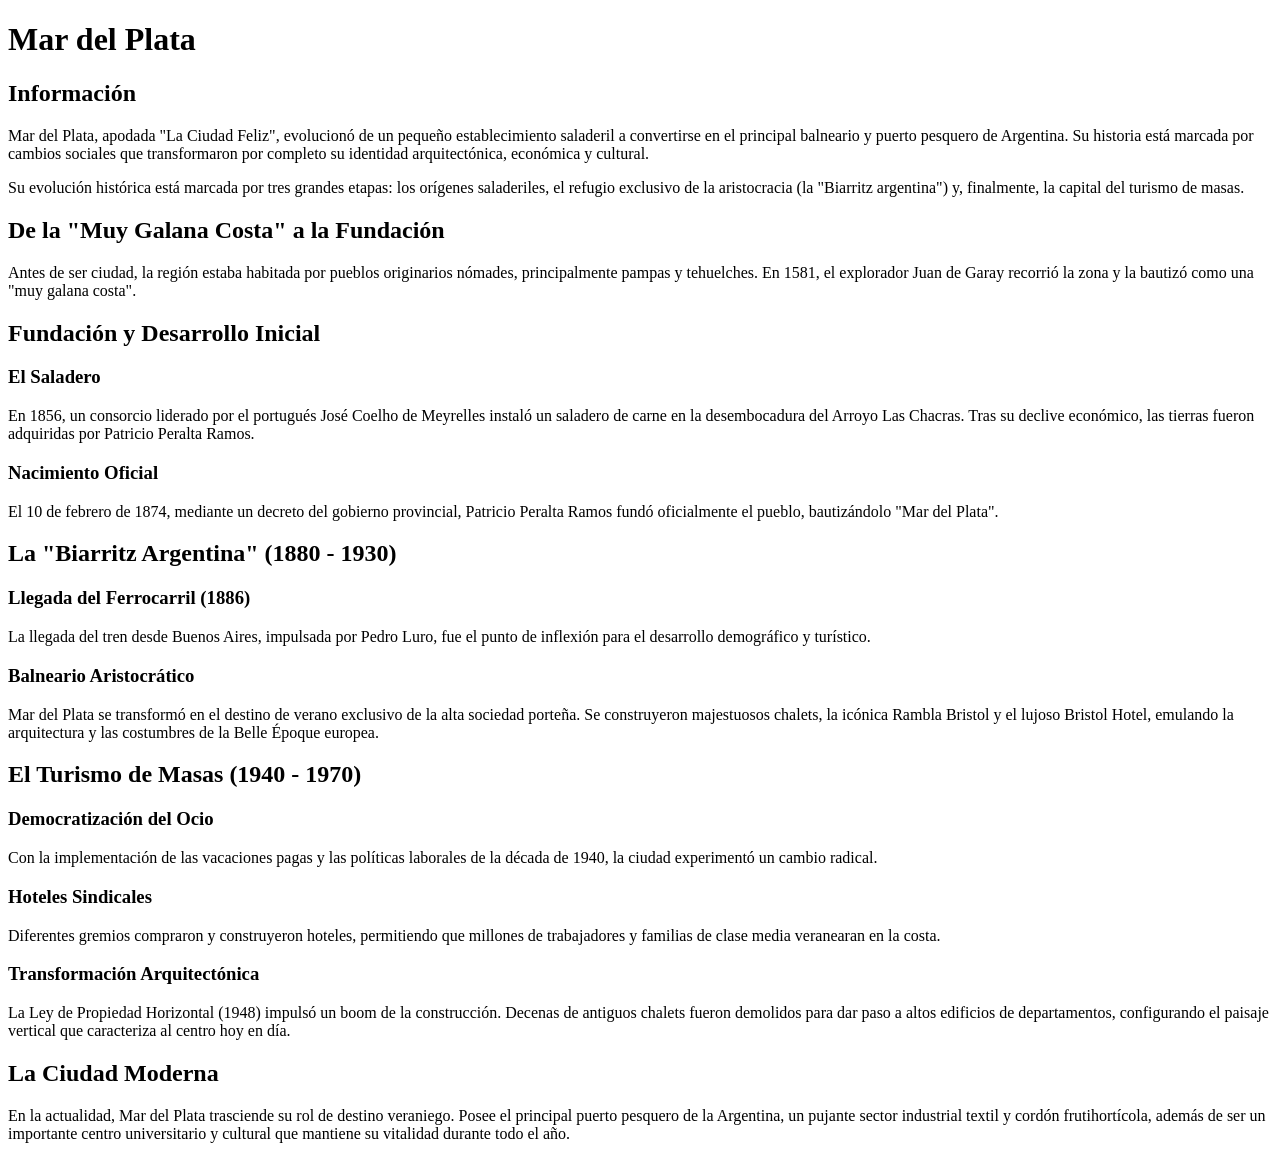
==== ciudad.html @ e63db20f "ciudad.htlm" ====
<!DOCTYPE html>
<html lang="es">
<head>
    <meta charset="UTF-8">
    <meta name="viewport" content="width=device-width, initial-scale=1.0">
    <title>ciudad</title>
</head>

<body>

    <h1>Mar del Plata</h1>

    <h2>Información</h2>

    <p>
        Mar del Plata, apodada "La Ciudad Feliz", evolucionó de un pequeño
        establecimiento saladeril a convertirse en el principal balneario y
        puerto pesquero de Argentina. Su historia está marcada por cambios
        sociales que transformaron por completo su identidad arquitectónica,
        económica y cultural.
    </p>

    <p>
        Su evolución histórica está marcada por tres grandes etapas: los
        orígenes saladeriles, el refugio exclusivo de la aristocracia
        (la "Biarritz argentina") y, finalmente, la capital del turismo de masas.
    </p>

    <h2>De la "Muy Galana Costa" a la Fundación</h2>

    <p>
        Antes de ser ciudad, la región estaba habitada por pueblos originarios
        nómades, principalmente pampas y tehuelches. En 1581, el explorador
        Juan de Garay recorrió la zona y la bautizó como una "muy galana costa".
    </p>

    <h2>Fundación y Desarrollo Inicial</h2>
 <h3>El Saladero</h3>

    <p>
        En 1856, un consorcio liderado por el portugués José Coelho de Meyrelles
        instaló un saladero de carne en la desembocadura del Arroyo Las Chacras.
        Tras su declive económico, las tierras fueron adquiridas por
        Patricio Peralta Ramos.
    </p>

    <h3>Nacimiento Oficial</h3>

    <p>
        El 10 de febrero de 1874, mediante un decreto del gobierno provincial,
        Patricio Peralta Ramos fundó oficialmente el pueblo, bautizándolo
        "Mar del Plata".
    </p>

    <h2>La "Biarritz Argentina" (1880 - 1930)</h2>

    <h3>Llegada del Ferrocarril (1886)</h3>

    <p>
        La llegada del tren desde Buenos Aires, impulsada por Pedro Luro, fue
        el punto de inflexión para el desarrollo demográfico y turístico.
    </p>

    <h3>Balneario Aristocrático</h3>

    <p>
        Mar del Plata se transformó en el destino de verano exclusivo de la
        alta sociedad porteña. Se construyeron majestuosos chalets, la icónica
        Rambla Bristol y el lujoso Bristol Hotel, emulando la arquitectura y
        las costumbres de la Belle Époque europea.
    </p>

    <h2>El Turismo de Masas (1940 - 1970)</h2>
 <h3>Democratización del Ocio</h3>

    <p>
        Con la implementación de las vacaciones pagas y las políticas laborales
        de la década de 1940, la ciudad experimentó un cambio radical.
    </p>

    <h3>Hoteles Sindicales</h3>

    <p>
        Diferentes gremios compraron y construyeron hoteles, permitiendo que
        millones de trabajadores y familias de clase media veranearan en la costa.
    </p>

    <h3>Transformación Arquitectónica</h3>

    <p>
        La Ley de Propiedad Horizontal (1948) impulsó un boom de la construcción.
        Decenas de antiguos chalets fueron demolidos para dar paso a altos
        edificios de departamentos, configurando el paisaje vertical que
        caracteriza al centro hoy en día.
    </p>

    <h2>La Ciudad Moderna</h2>

    <p>
        En la actualidad, Mar del Plata trasciende su rol de destino veraniego.
        Posee el principal puerto pesquero de la Argentina, un pujante sector
        industrial textil y cordón frutihortícola, además de ser un importante
        centro universitario y cultural que mantiene su vitalidad durante todo
        el año.
    </p>

</body>
</html>
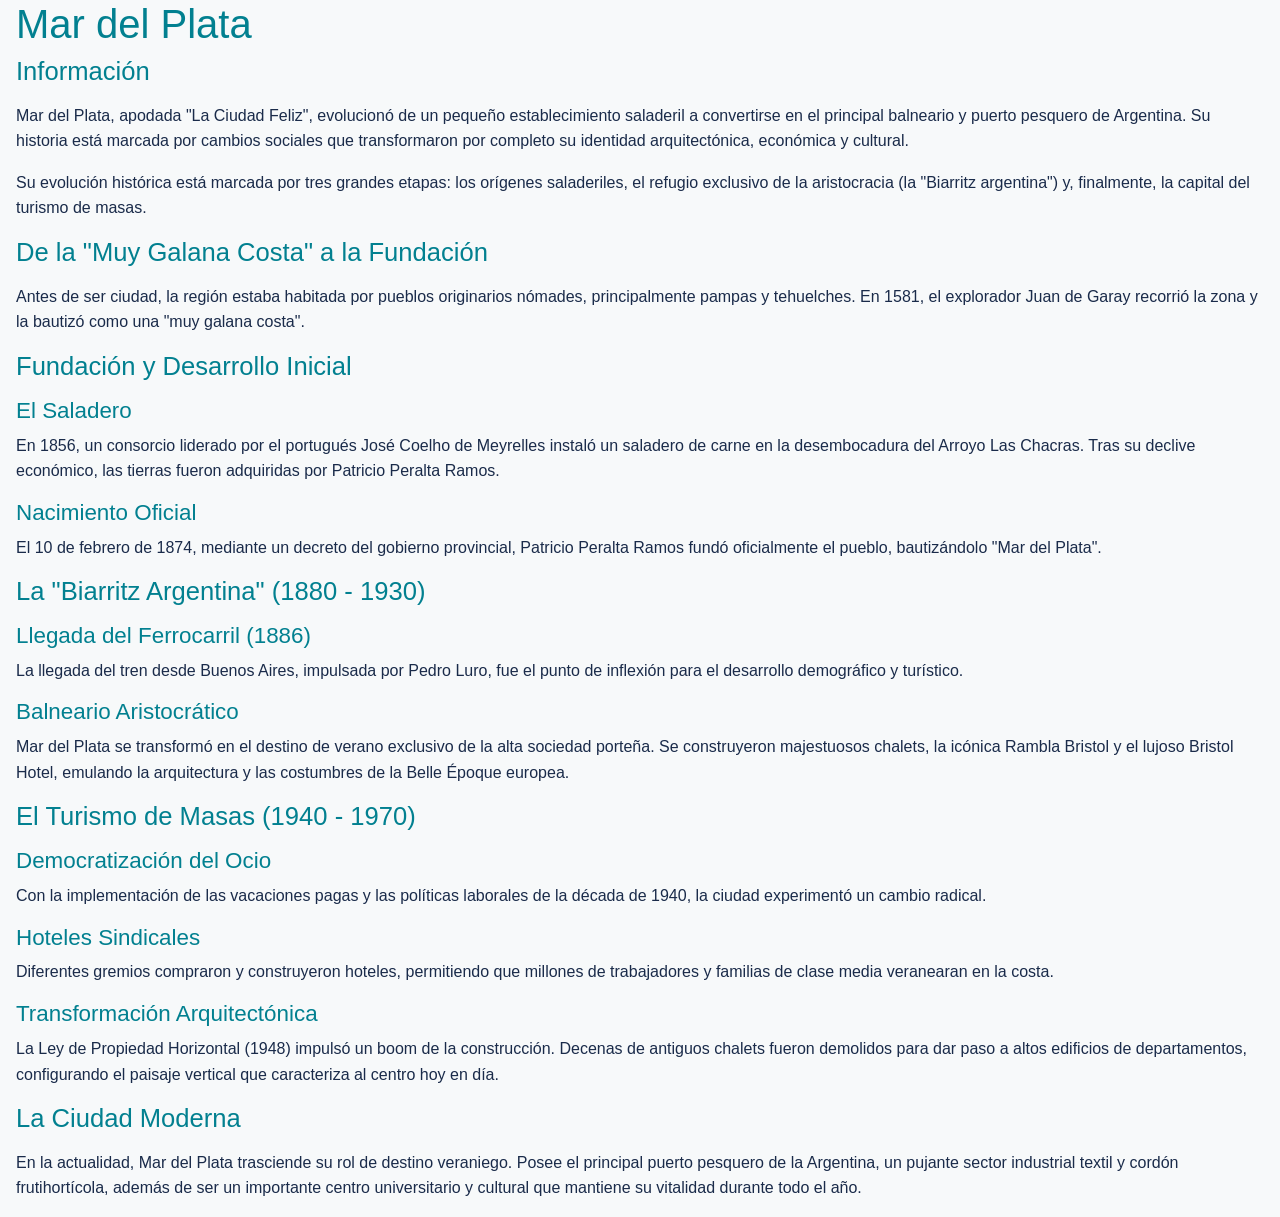
==== commit 113f0aaa: "fix:Arreglo modo oscuro para todas las paginas" ====
--- a/ciudad.html
+++ b/ciudad.html
@@ -4,6 +4,11 @@
     <meta charset="UTF-8">
     <meta name="viewport" content="width=device-width, initial-scale=1.0">
     <title>ciudad</title>
+    <!-- ================= LINK BOOTSTRAP ================= -->
+    <link href="https://cdn.jsdelivr.net/npm/bootstrap@5.0.2/dist/css/bootstrap.min.css" rel="stylesheet" integrity="sha384-EVSTQN3/azprG1Anm3QDgpJLIm9Nao0Yz1ztcQTwFspd3yD65VohhpuuCOmLASjC" crossorigin="anonymous">
+    
+    <!-- ================= LINK ESTILOS ================= -->
+    <link rel="stylesheet" href="css/estilos.css">
 </head>
 
 <body>
@@ -103,6 +108,10 @@
         centro universitario y cultural que mantiene su vitalidad durante todo
         el año.
     </p>
+<!-- ================= SCRIPT BS ================= -->
+<script src="https://cdn.jsdelivr.net/npm/bootstrap@5.0.2/dist/js/bootstrap.bundle.min.js" integrity="sha384-MrcW6ZMFYlzcLA8Nl+NtUVF0sA7MsXsP1UyJoMp4YLEuNSfAP+JcXn/tWtIaxVXM" crossorigin="anonymous"></script>
 
+<!-- ================= SCRIPT JS ================= -->
+<script src="js/main.js"></script>
 </body>
 </html>
--- a/css/estilos.css
+++ b/css/estilos.css
@@ -0,0 +1,578 @@
+/*Estlos index.html ------>JORGE*/
+:root {
+
+    /*VARIABLE PARA FUENTE*/
+    --fuente:"Roboto";
+
+    /*VARIABLES IDENTIDAD VISUAL*/
+    --color-primario: #028090;
+    --color-secundario:#1A2B4A;
+
+    /*VARIABLE PARA FONDOS*/
+    --color-fondo:#F7F9FA;
+    --color-footer:#333333;
+
+    /*VARIABLE PARA TEXTOS*/
+    --color-text-footer-nav:#ffffff;
+
+    /*VARIABLE PARA BORDES*/
+    --color-borde: #cbd5e1;
+    --color-borde-suave: #e2e8f0;
+
+    /*MODO OSCURO*/
+    --color-modo-oscuro: #000000;
+     
+   }
+/*Estilos generales*/
+* {
+    box-sizing: border-box;
+    margin: 0;
+    padding: 0;
+   }
+body {
+
+    font-family:var(--fuente), sans-serif !important;
+    color: var(--color-secundario);
+    background-color:var(--color-fondo);
+    font-size: 16px;
+    line-height: 1.6;
+    max-width: 1300px;
+    margin: 0 auto;
+    padding: 0 1rem;
+    
+}
+strong {
+    font-style: italic;
+}
+/*Espaciado para parrafos*/
+p {
+    margin-bottom: 1rem;
+  }
+  /*jerarquia de titulos*/
+h1 {
+    color:var(--color-primario);
+    font-size: 2.5rem;
+}
+h2 {
+    color:var(--color-primario);
+    font-size: 1.6rem;
+    margin-bottom: 1rem;
+}
+h3 {
+    color:var(--color-primario);
+    font-size: 1.4rem;
+}
+/*header*/
+header {
+    background-color: var(--color-fondo);
+    padding:2rem 1rem;
+    text-align: center;
+    margin-bottom: 1rem;
+    width: 100%;
+}
+
+/* Hero: seccion principal destacada al tope de la pagina */
+.hero {
+    padding: 3rem 1.5rem;
+}
+
+.hero h1 {
+    margin-bottom: 0.5rem;
+}
+
+.hero h2 {
+    color: var(--color-secundario);
+    font-weight: normal;
+    font-size: 1.2rem;
+    max-width: 700px;
+    margin: 0 auto 1rem auto;
+}
+
+/*menu con flexbox en otras paginas*/
+
+nav{
+    display: flex;
+    justify-content: space-evenly; 
+    align-items: center;
+    background-color: var(--color-secundario); 
+    padding: 0.8rem 1.5rem;
+    border-radius: 8px;           
+    margin-top: 1.5rem;
+    margin-bottom: 1rem;
+}
+nav a {
+    text-decoration: none;
+    color:var(--color-fondo);
+    font-weight: bold;
+    padding: 0.5rem 1rem;
+    border-radius: 4px;
+    transition: background-color 0.3s;
+}
+nav a:hover {
+    background-color: var(--color-primario);
+    color: var(--color-text-footer-nav);
+    text-decoration: none;
+}
+/*Enlaces generales */
+a {
+    text-decoration: none;
+    color: var(--color-primario);
+    font-weight: bold;
+    transition: background-color 0.3s, color 0.3s;
+}
+
+a:hover {
+    background-color: var(--color-secundario);
+    color: var(--color-text-footer-nav);
+    text-decoration: none;
+    border-radius: 4px;
+}
+/* ==========Sobrescribo el botón de Bootstrap=========== */
+/*menu hamburguesa*/
+.navbar{
+    background-color: var(--color-secundario) !important;         
+}
+
+.btn-primary {
+    background-color: var(--color-primario);
+    border-color: var(--color-primario);
+}
+.btn-primary:hover {
+    background-color: var(--color-secundario);
+    border-color: var(--color-secundario);
+}
+
+.card {
+    border: 1px solid var(--color-borde-suave);
+    border-radius: 8px;
+    box-shadow: 0 4px 6px var(--color-footer); 
+}
+
+/*En lace de salto a propuestas*/
+
+.enlace-salto {
+    display: inline-block;
+    background-color:var(--color-fondo);
+    color: var(--color-primario);
+    padding: 0.2rem 0.5rem;
+    border-radius: 4px;
+    margin-top: 1rem;
+  }
+
+/*imagen de portada*/
+
+.banner {
+    display: flex;
+    justify-content: center;
+    align-items: center;
+    width: 100%;
+    max-height: 350px;      
+    overflow: hidden;   
+    border-radius: 8px;    
+    margin-top: 1.5rem;
+    margin-bottom: 2rem;
+    
+}
+.banner img {
+    width: 100%;          
+    height: 100%;         
+    object-fit: cover;    
+}
+
+/*footer y pie de pagina*/
+
+footer {
+    background-color: var(--color-footer); 
+    color: var(--color-text-footer-nav);            
+    padding: 1.5rem;
+}
+#PieDePagina a {
+    color: var(--color-text-footer-nav);
+}
+
+/* flexbox para los articulos (el padre) */
+
+#resumen {
+    display: flex;
+    flex-direction: row;     
+    flex-wrap: wrap;        
+    justify-content: center; 
+    align-items: stretch; 
+    gap: 1.5rem;            
+    margin-top: 1.5rem;
+  }
+ 
+
+/* flexbox para los articulos (hijos) */
+
+#resumen article {
+    flex: 1 1 300px;        
+    background-color: var(--color-text-footer-nav);
+    padding: 1.5rem;
+    border-radius: 8px;
+    border: 1px solid var(--color-borde-suave);
+    display: flex;
+    flex-direction: column;
+    justify-content: space-between;
+    box-shadow: 0 4px 6px var(--color-footer);
+  }
+
+
+#resumen article ul,
+#resumen article ol {
+    padding-left: 1.2rem;
+    margin-bottom: 1rem;
+  }
+
+#resumen article h3 {
+    margin-bottom: 1rem; 
+  }
+
+  /* imagen de article */
+
+#resumen article img {
+    max-width: 100%;
+    height: 150px;
+    border-radius: 4px;
+    margin-top: auto;
+  }
+ 
+/*contenido aside soobreescribiendo bootstrap*/
+
+#btn-modo {
+    margin-right: auto; 
+    display: block;     
+}
+
+#consejos {
+    background-color:var(--color-fondo);            
+    border-left: 5px solid var(--color-primario); 
+                 
+  }
+
+.badge.bg-primary {
+    background-color: var(--color-primario) !important;
+    font-size: 0.8rem;
+}
+.badge {
+    vertical-align: middle;
+    margin-left: 8px;
+    font-size: 0.75rem;
+}
+/*Responsive body grid*/
+.layout {
+    display:grid;
+    grid-template-columns: 250px 1fr;
+    grid-template-rows: auto 1fr auto;
+    gap: 1rem;
+    
+    
+    /*mapa de como se ve*/
+    grid-template-areas:
+    "header header"
+    "nav    main  "
+    "footer footer";
+}
+
+/*ubicar elementos*/
+
+header           { grid-area: header; }
+.menu-lateral    { grid-area: nav; }
+main             { grid-area: main; }
+footer           { grid-area: footer; }
+
+
+/* Estilos del Menú Lateral */
+
+.menu-lateral {
+    background-color: var(--color-fondo);
+    padding: 20px;
+    border-radius: 8px;
+    border: 1px solid var(--color-borde-suave);
+    align-self: start;
+    position: sticky;
+    top: 20px; 
+
+
+
+}
+
+.menu-lateral h3 {
+    margin-top: 0;
+    font-size: 1.1rem;
+    color: var(--color-footer);
+    border-bottom: 2px solid var(--color-primario);
+    padding-bottom: 8px;
+    margin-bottom: 12px;
+}
+
+.menu-lateral ul {
+    list-style: none;
+    padding: 0;
+    margin: 0;
+}
+
+.menu-lateral li {
+    margin-top: 1px;
+    margin-bottom: 12px;
+}
+
+.menu-lateral a {
+    text-decoration: none;
+    color: var(--color-secundario);
+    font-weight: bold;
+    display: block;
+    transition: color 0.2s;
+    padding-left: 10px;  
+    border-radius: 4px; 
+}
+.menu-lateral a:hover {
+    background-color: var(--color-primario);
+    color: var(--color-text-footer-nav);
+}
+
+/*==================== grid y estilos gastronomia ==========================*/
+.seccion-gastronomia {
+    padding: 20px 0;
+}
+
+/* Contenedor general que pone los dos bloques uno al lado del otro */  
+.contenedor-bloques {
+    display: grid;
+    grid-template-columns: repeat(auto-fit, minmax(300px, 1fr));
+    gap: 30px; /* Espacio bien separado entre el bloque 1 y el bloque 2 */
+}
+
+/* Estilo de cada bloque contenedor individual */
+
+.bloque-local {
+    display: flex;
+    flex-direction: column;
+    gap: 15px; 
+    background: var(--color-text-footer-nav);
+    border: 1px solid var(--color-borde-suave);
+    border-radius: 12px;
+    padding: 20px;
+    box-shadow: 0 4px 6px var(--color-footer);
+    justify-content: space-between;
+}
+
+/* Tarjeta principal (arriba de cada bloque) */
+.item-principal {
+    flex: 1;
+    background: var(--color-text-footer-nav);
+    border: 1px solid var(--color-borde);
+    border-radius: 8px;
+    overflow: hidden;
+    display: flex;
+    flex-direction: column;
+    
+    
+}
+
+.item-principal img {
+    width: 100%;
+    height: 200px;
+    object-fit: cover;
+}
+
+.info-principal {
+    padding: 15px;
+}
+
+/* Contenedor horizontal para las dos fotos chicas de abajo */
+.platos-inferiores {
+    display: flex;
+    gap: 15px; /* Espacio entre el plato izquierdo y el derecho */
+}
+
+/* Tarjetas chicas individuales */
+.item-chico {
+    flex: 1; /* Hace que ambas tarjetas chicas compartan exactamente el 50% del ancho */
+    background: var(--color-text-footer-nav);
+    border: 1px solid var(--color-borde);
+    border-radius: 8px;
+    padding: 12px;
+    display: flex;
+    flex-direction: column;
+}
+
+.item-chico img {
+    width: 100%;
+    height: 120px;
+    object-fit: cover;
+    border-radius: 6px;
+    margin-bottom: 8px;
+}
+
+.item-chico h4 {
+    font-size: 1rem;
+    margin: 0;
+}
+
+
+ /*=============MODO OSCURO===========*/
+
+body.modo-oscuro {
+    background-color: var(--color-footer);
+    color: var(--color-text-footer-nav);
+}
+
+body.modo-oscuro header,
+body.modo-oscuro .item-principal,
+body.modo-oscuro .platos-inferiores,
+body.modo-oscuro .item-chico,
+body.modo-oscuro .bloque-local{
+    background-color: var(--color-modo-oscuro);
+}
+
+body.modo-oscuro .card {
+    background-color: var(--color-modo-oscuro) !important;
+    color: var(--color-text-footer-nav) !important;
+    border: 1px solid var(--color-footer) !important;
+    
+}
+
+
+/* ===================================== */
+/* ===== Estilos noticias.html - Ema ===== */
+/* ===================================== */
+
+#introduccion {
+    max-width: 1200px;
+    margin: 0 auto 3rem auto;
+}
+
+#introduccion img {
+    max-width: 100%;
+    height: auto;
+    border-radius: 8px;
+    margin-top: 1rem;
+    display: block;
+}
+
+#listado {
+    max-width: 1000px;
+    margin: 0 auto 3rem auto;
+}
+
+#listado .card-img-top {
+    height: 200px;
+    object-fit: cover;
+}
+
+#listado .badge {
+    margin-left: 0;
+}
+
+#listado .card-text {
+    font-size: 1.05rem;
+}
+
+#suscripcion {
+    max-width: 800px;
+    margin: 0 auto 3rem auto;
+    background-color: var(--color-fondo);
+    border-left: 5px solid var(--color-primario);
+}
+
+#suscripcion h2 {
+    margin-bottom: 0.5rem;
+}
+
+
+.pagina-noticias .navbar {
+    padding-left: 0;
+    padding-right: 0;
+}
+
+.pagina-noticias .navbar .navbar-brand {
+    padding-left: 0;
+    padding-right: 0;
+}
+
+.pagina-noticias .imagen-intro {
+    width: 100%;
+    max-height: 350px;
+    object-fit: cover;
+}
+
+
+/* ===================================== */
+/* ===== Estilos contacto.html - Santy ===== */
+/* ===================================== */
+
+
+/* Contenedor del Formulario */
+.formulario-container {
+    max-width: 600px;
+    background-color: var(--color-fondo);
+    padding: 30px;
+    border-radius: 8px;
+    box-shadow: 0 4px 6px var(--color-footer);
+    color: var(--color-secundario);
+}
+
+/* Grupos de inputs (apilados) */
+.form-group {
+    margin-bottom: 20px;
+}
+
+/* Etiquetas (Labels) en la parte superior */
+.form-group label {
+    display: block;
+    margin-bottom: 8px;
+    font-size: 14px;
+    color: var(--color-secundario);
+}
+
+/* Estilos compartidos para las cajas de Texto y Email donde el usuario escribe*/
+input[type="text"],
+input[type="email"],
+textarea {
+    font-size: 15px;
+    background-color: var(--color-text-footer-nav);
+    border: 1px solid var(--color-borde-suave);
+    border-radius: 4px;
+    padding: 10px;
+    width: 100%;
+    box-sizing: border-box; /* evita que se desborde el ancho (padding)*/
+    transition: border-color 0.2s ease-in-out;
+}
+
+/*Estilos EXCLUSIVOS para el textarea*/
+
+textarea {
+    resize: vertical; /* permite estirar la caja solo hacia abajo */
+    min-height: 100px;
+}
+
+
+
+/* 1. Contenedor principal del footer (Aplico el Flexbox) */
+footer {
+    background-color: var(--color-footer); 
+    color: var(--color-text-footer-nav);            
+    padding: 1.5rem;
+    /* Reglas flexbox: */
+    display: flex; 
+    flex-wrap: wrap; /* Permite que los elementos se muevan a la siguiente línea si no caben */
+    justify-content: space-evenly; /* Reparte el espacio uniforme entre los 3 bloques*/
+    gap: 2rem; /* Espacio entre los elementos del footer */
+}
+
+/* 2. Limpieza de listas dentro del footer, quita las viñetas y el padding*/
+footer ul {
+    list-style: none; 
+    padding: 0;
+}
+
+/* 3. Enlaces en reposo y al pasar el mouse */
+footer a {
+    color: var(--color-text-footer-nav);
+    text-decoration: none;
+
+}
+footer a:hover {
+    text-decoration: underline;
+}
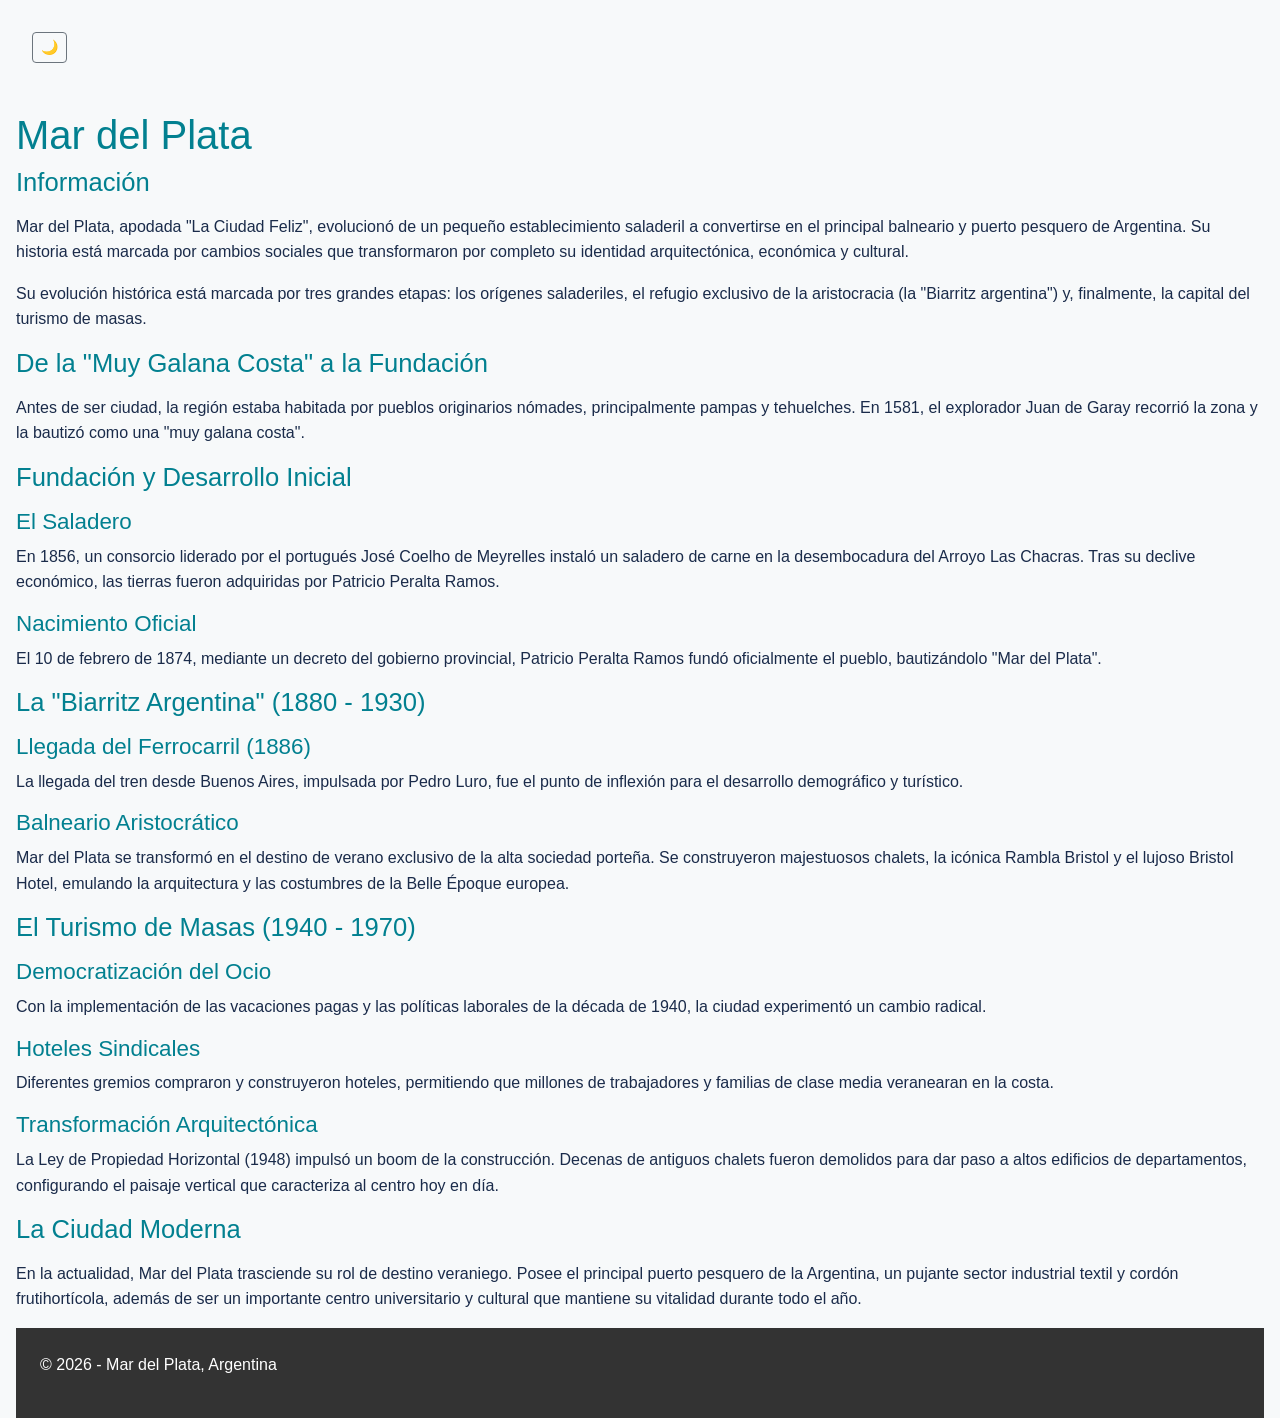
==== commit 8ae10e40: "Feat:agrego modo oscuro" ====
--- a/ciudad.html
+++ b/ciudad.html
@@ -5,111 +5,130 @@
     <meta name="viewport" content="width=device-width, initial-scale=1.0">
     <title>ciudad</title>
     <!-- ================= LINK BOOTSTRAP ================= -->
-    <link href="https://cdn.jsdelivr.net/npm/bootstrap@5.0.2/dist/css/bootstrap.min.css" rel="stylesheet" integrity="sha384-EVSTQN3/azprG1Anm3QDgpJLIm9Nao0Yz1ztcQTwFspd3yD65VohhpuuCOmLASjC" crossorigin="anonymous">
-    
+    <link href="https://cdn.jsdelivr.net/npm/bootstrap@5.0.2/dist/css/bootstrap.min.css"
+          rel="stylesheet"
+          integrity="sha384-EVSTQN3/azprG1Anm3QDgpJLIm9Nao0Yz1ztcQTwFspd3yD65VohhpuuCOmLASjC"
+          crossorigin="anonymous">
+
     <!-- ================= LINK ESTILOS ================= -->
     <link rel="stylesheet" href="css/estilos.css">
 </head>
 
 <body>
 
-    <h1>Mar del Plata</h1>
+    <header>
+        <button id="btn-modo" type="button" class="btn btn-outline-secondary btn-sm"
+                aria-label="Cambiar entre modo claro y oscuro" title="Cambiar modo">
+            🌙
+        </button>
+    </header>
 
-    <h2>Información</h2>
+    <main>
+        <h1>Mar del Plata</h1>
 
-    <p>
-        Mar del Plata, apodada "La Ciudad Feliz", evolucionó de un pequeño
-        establecimiento saladeril a convertirse en el principal balneario y
-        puerto pesquero de Argentina. Su historia está marcada por cambios
-        sociales que transformaron por completo su identidad arquitectónica,
-        económica y cultural.
-    </p>
+        <h2>Información</h2>
 
-    <p>
-        Su evolución histórica está marcada por tres grandes etapas: los
-        orígenes saladeriles, el refugio exclusivo de la aristocracia
-        (la "Biarritz argentina") y, finalmente, la capital del turismo de masas.
-    </p>
+        <p>
+            Mar del Plata, apodada "La Ciudad Feliz", evolucionó de un pequeño
+            establecimiento saladeril a convertirse en el principal balneario y
+            puerto pesquero de Argentina. Su historia está marcada por cambios
+            sociales que transformaron por completo su identidad arquitectónica,
+            económica y cultural.
+        </p>
 
-    <h2>De la "Muy Galana Costa" a la Fundación</h2>
+        <p>
+            Su evolución histórica está marcada por tres grandes etapas: los
+            orígenes saladeriles, el refugio exclusivo de la aristocracia
+            (la "Biarritz argentina") y, finalmente, la capital del turismo de masas.
+        </p>
 
-    <p>
-        Antes de ser ciudad, la región estaba habitada por pueblos originarios
-        nómades, principalmente pampas y tehuelches. En 1581, el explorador
-        Juan de Garay recorrió la zona y la bautizó como una "muy galana costa".
-    </p>
+        <h2>De la "Muy Galana Costa" a la Fundación</h2>
 
-    <h2>Fundación y Desarrollo Inicial</h2>
- <h3>El Saladero</h3>
+        <p>
+            Antes de ser ciudad, la región estaba habitada por pueblos originarios
+            nómades, principalmente pampas y tehuelches. En 1581, el explorador
+            Juan de Garay recorrió la zona y la bautizó como una "muy galana costa".
+        </p>
 
-    <p>
-        En 1856, un consorcio liderado por el portugués José Coelho de Meyrelles
-        instaló un saladero de carne en la desembocadura del Arroyo Las Chacras.
-        Tras su declive económico, las tierras fueron adquiridas por
-        Patricio Peralta Ramos.
-    </p>
+        <h2>Fundación y Desarrollo Inicial</h2>
+        <h3>El Saladero</h3>
 
-    <h3>Nacimiento Oficial</h3>
+        <p>
+            En 1856, un consorcio liderado por el portugués José Coelho de Meyrelles
+            instaló un saladero de carne en la desembocadura del Arroyo Las Chacras.
+            Tras su declive económico, las tierras fueron adquiridas por
+            Patricio Peralta Ramos.
+        </p>
 
-    <p>
-        El 10 de febrero de 1874, mediante un decreto del gobierno provincial,
-        Patricio Peralta Ramos fundó oficialmente el pueblo, bautizándolo
-        "Mar del Plata".
-    </p>
+        <h3>Nacimiento Oficial</h3>
 
-    <h2>La "Biarritz Argentina" (1880 - 1930)</h2>
+        <p>
+            El 10 de febrero de 1874, mediante un decreto del gobierno provincial,
+            Patricio Peralta Ramos fundó oficialmente el pueblo, bautizándolo
+            "Mar del Plata".
+        </p>
 
-    <h3>Llegada del Ferrocarril (1886)</h3>
+        <h2>La "Biarritz Argentina" (1880 - 1930)</h2>
 
-    <p>
-        La llegada del tren desde Buenos Aires, impulsada por Pedro Luro, fue
-        el punto de inflexión para el desarrollo demográfico y turístico.
-    </p>
+        <h3>Llegada del Ferrocarril (1886)</h3>
 
-    <h3>Balneario Aristocrático</h3>
+        <p>
+            La llegada del tren desde Buenos Aires, impulsada por Pedro Luro, fue
+            el punto de inflexión para el desarrollo demográfico y turístico.
+        </p>
 
-    <p>
-        Mar del Plata se transformó en el destino de verano exclusivo de la
-        alta sociedad porteña. Se construyeron majestuosos chalets, la icónica
-        Rambla Bristol y el lujoso Bristol Hotel, emulando la arquitectura y
-        las costumbres de la Belle Époque europea.
-    </p>
+        <h3>Balneario Aristocrático</h3>
 
-    <h2>El Turismo de Masas (1940 - 1970)</h2>
- <h3>Democratización del Ocio</h3>
+        <p>
+            Mar del Plata se transformó en el destino de verano exclusivo de la
+            alta sociedad porteña. Se construyeron majestuosos chalets, la icónica
+            Rambla Bristol y el lujoso Bristol Hotel, emulando la arquitectura y
+            las costumbres de la Belle Époque europea.
+        </p>
 
-    <p>
-        Con la implementación de las vacaciones pagas y las políticas laborales
-        de la década de 1940, la ciudad experimentó un cambio radical.
-    </p>
+        <h2>El Turismo de Masas (1940 - 1970)</h2>
+        <h3>Democratización del Ocio</h3>
 
-    <h3>Hoteles Sindicales</h3>
+        <p>
+            Con la implementación de las vacaciones pagas y las políticas laborales
+            de la década de 1940, la ciudad experimentó un cambio radical.
+        </p>
 
-    <p>
-        Diferentes gremios compraron y construyeron hoteles, permitiendo que
-        millones de trabajadores y familias de clase media veranearan en la costa.
-    </p>
+        <h3>Hoteles Sindicales</h3>
 
-    <h3>Transformación Arquitectónica</h3>
+        <p>
+            Diferentes gremios compraron y construyeron hoteles, permitiendo que
+            millones de trabajadores y familias de clase media veranearan en la costa.
+        </p>
 
-    <p>
-        La Ley de Propiedad Horizontal (1948) impulsó un boom de la construcción.
-        Decenas de antiguos chalets fueron demolidos para dar paso a altos
-        edificios de departamentos, configurando el paisaje vertical que
-        caracteriza al centro hoy en día.
-    </p>
+        <h3>Transformación Arquitectónica</h3>
 
-    <h2>La Ciudad Moderna</h2>
+        <p>
+            La Ley de Propiedad Horizontal (1948) impulsó un boom de la construcción.
+            Decenas de antiguos chalets fueron demolidos para dar paso a altos
+            edificios de departamentos, configurando el paisaje vertical que
+            caracteriza al centro hoy en día.
+        </p>
 
-    <p>
-        En la actualidad, Mar del Plata trasciende su rol de destino veraniego.
-        Posee el principal puerto pesquero de la Argentina, un pujante sector
-        industrial textil y cordón frutihortícola, además de ser un importante
-        centro universitario y cultural que mantiene su vitalidad durante todo
-        el año.
-    </p>
+        <h2>La Ciudad Moderna</h2>
+
+        <p>
+            En la actualidad, Mar del Plata trasciende su rol de destino veraniego.
+            Posee el principal puerto pesquero de la Argentina, un pujante sector
+            industrial textil y cordón frutihortícola, además de ser un importante
+            centro universitario y cultural que mantiene su vitalidad durante todo
+            el año.
+        </p>
+    </main>
+
+    <footer>
+        <p>&copy; 2026 - Mar del Plata, Argentina</p>
+    </footer>
+
 <!-- ================= SCRIPT BS ================= -->
-<script src="https://cdn.jsdelivr.net/npm/bootstrap@5.0.2/dist/js/bootstrap.bundle.min.js" integrity="sha384-MrcW6ZMFYlzcLA8Nl+NtUVF0sA7MsXsP1UyJoMp4YLEuNSfAP+JcXn/tWtIaxVXM" crossorigin="anonymous"></script>
+<script src="https://cdn.jsdelivr.net/npm/bootstrap@5.0.2/dist/js/bootstrap.bundle.min.js"
+        integrity="sha384-MrcW6ZMFYlzcLA8Nl+NtUVF0sA7MsXsP1UyJoMp4YLEuNSfAP+JcXn/tWtIaxVXM"
+        crossorigin="anonymous"></script>
 
 <!-- ================= SCRIPT JS ================= -->
 <script src="js/main.js"></script>
--- a/css/estilos.css
+++ b/css/estilos.css
@@ -281,24 +281,51 @@
 main             { grid-area: main; }
 footer           { grid-area: footer; }
 
+/* Celulares: columna lateral chica + resto para el contenido */
+
+@media (max-width: 768px) {
+    .layout {
+        grid-template-columns: auto 1fr;
+        grid-template-areas:
+            "header header"
+            "nav    main"
+            "footer footer";
+    }
+
+    .menu-lateral {
+        padding: 0.25rem;
+        width: fit-content;
+    }
+    .menu-lateral .navbar-toggler   
+     {
+        padding: 0.2rem 0.35rem;
+        font-size: 0.85rem;
+    }
+}
+@media (min-width: 768px) {
+    .menu-lateral,
+    .menu-lateral .navbar-collapse,
+    .menu-lateral .navbar-nav {
+        flex-direction: column !important;
+        align-items: stretch !important;
+        width: 100%;
+    }
+}
 
 /* Estilos del Menú Lateral */
 
 .menu-lateral {
-    background-color: var(--color-fondo);
+    background-color: var(--color-fondo)!important;
     padding: 20px;
     border-radius: 8px;
     border: 1px solid var(--color-borde-suave);
     align-self: start;
     position: sticky;
     top: 20px; 
-
-
-
 }
 
 .menu-lateral h3 {
-    margin-top: 0;
+    margin-top: 10px;
     font-size: 1.1rem;
     color: var(--color-footer);
     border-bottom: 2px solid var(--color-primario);
@@ -307,6 +334,7 @@
 }
 
 .menu-lateral ul {
+
     list-style: none;
     padding: 0;
     margin: 0;
@@ -320,7 +348,7 @@
 .menu-lateral a {
     text-decoration: none;
     color: var(--color-secundario);
-    font-weight: bold;
+    font-weight: bold ;
     display: block;
     transition: color 0.2s;
     padding-left: 10px;  
@@ -502,14 +530,20 @@
 /* ===== Estilos contacto.html - Santy ===== */
 /* ===================================== */
 
+.img-oficina {
+    width: 100%;
+    height: 200px;
+    object-fit: cover;
+}
 
 /* Contenedor del Formulario */
 .formulario-container {
-    max-width: 600px;
+    width: 100%;
     background-color: var(--color-fondo);
     padding: 30px;
     border-radius: 8px;
-    box-shadow: 0 4px 6px var(--color-footer);
+    border: 1px solid var(--color-borde-suave);
+    box-shadow: 0 4px 6px rgba(0, 0, 0, 0.1);
     color: var(--color-secundario);
 }
 
@@ -536,43 +570,107 @@
     border-radius: 4px;
     padding: 10px;
     width: 100%;
-    box-sizing: border-box; /* evita que se desborde el ancho (padding)*/
     transition: border-color 0.2s ease-in-out;
 }
 
 /*Estilos EXCLUSIVOS para el textarea*/
-
 textarea {
     resize: vertical; /* permite estirar la caja solo hacia abajo */
     min-height: 100px;
 }
 
-
-
-/* 1. Contenedor principal del footer (Aplico el Flexbox) */
-footer {
-    background-color: var(--color-footer); 
-    color: var(--color-text-footer-nav);            
-    padding: 1.5rem;
-    /* Reglas flexbox: */
-    display: flex; 
-    flex-wrap: wrap; /* Permite que los elementos se muevan a la siguiente línea si no caben */
-    justify-content: space-evenly; /* Reparte el espacio uniforme entre los 3 bloques*/
-    gap: 2rem; /* Espacio entre los elementos del footer */
-}
-
-/* 2. Limpieza de listas dentro del footer, quita las viñetas y el padding*/
-footer ul {
-    list-style: none; 
-    padding: 0;
-}
-
-/* 3. Enlaces en reposo y al pasar el mouse */
-footer a {
-    color: var(--color-text-footer-nav);
-    text-decoration: none;
-
-}
+/*Efecto Hover en los enlaces del footer*/
 footer a:hover {
     text-decoration: underline;
+}
+
+/*Acoplamiento Modo Oscuro -Santy*/
+body.modo-oscuro .card {
+    background-color: #141414;
+    color: #ffffff;
+    border-color: #333333;
+}
+body.modo-oscuro .cardtitle {
+    color: #028090;
+}
+body.modo-oscuro .formulario-container {
+    background-color: var(--color-modo-oscuro);
+    color: var(--color-text-footer-nav);
+    border: 1px solid var(--color-footer);
+}
+body.modo-oscuro .form-group label {
+    color: var(--color-text-footer-nav);
+}
+body.modo-oscuro input[type="text"],
+body.modo-oscuro input[type="email"],
+body.modo-oscuro textarea {
+    background-color: var(--color-footer);
+    color: var(--color-text-footer-nav);
+    border-color: var(--color-borde);
+}
+
+.nav-redes {
+    display: block;
+    background-color: transparent;
+    padding: 0;
+    margin-top: 0.5rem;
+}
+
+/* Devuelve el color principal del sitio (--color-primario) a los enlaces de redes */
+.nav-redes a {
+    color: var(--color-primario); 
+    padding: 0.25rem 0.5rem;     
+    display: inline-block;
+}
+
+/* Evita que palabras o cadenas muy largas sin espacios desborden la caja de respuesta */
+#feedback-contacto {
+    overflow-wrap: break-word;
+}
+
+/* ===================================== */
+/* ===== Estilos ciudad.html -Nicolas ===== */
+/* ===================================== */
+
+/* acoplamiento del modo oscuro para la pagina ciudad.html */
+body.modo-oscuro .card {
+    background-color: #141414;
+    color: #ffffff;
+    border-color: #333333;
+}
+body.modo-oscuro .cardtitle {
+    color: #028090;
+}
+body.modo-oscuro .formulario-container {
+    background-color: var(--color-modo-oscuro);
+    color: var(--color-text-footer-nav);
+    border: 1px solid var(--color-footer);
+}
+body.modo-oscuro .form-group label {
+    color: var(--color-text-footer-nav);
+}
+body.modo-oscuro input[type="text"],
+body.modo-oscuro input[type="email"],
+body.modo-oscuro textarea {
+    background-color: var(--color-footer);
+    color: var(--color-text-footer-nav);
+    border-color: var(--color-borde);
+}
+.nav-redes {
+    display: block;
+    background-color: transparent;
+    padding: 0;
+    margin-top: 0.5rem;
+}
+
+/* Devuelve el color principal del sitio (--color-primario) a los enlaces de redes */
+.nav-redes a {
+    color: var(--color-primario); 
+    padding: 0.25rem 0.5rem;     
+    display: inline-block;
+}
+
+/* Evita que palabras o cadenas muy largas sin espacios desborden la caja de respuesta */
+#feedback-contacto {
+    overflow-wrap: break-word;
 }
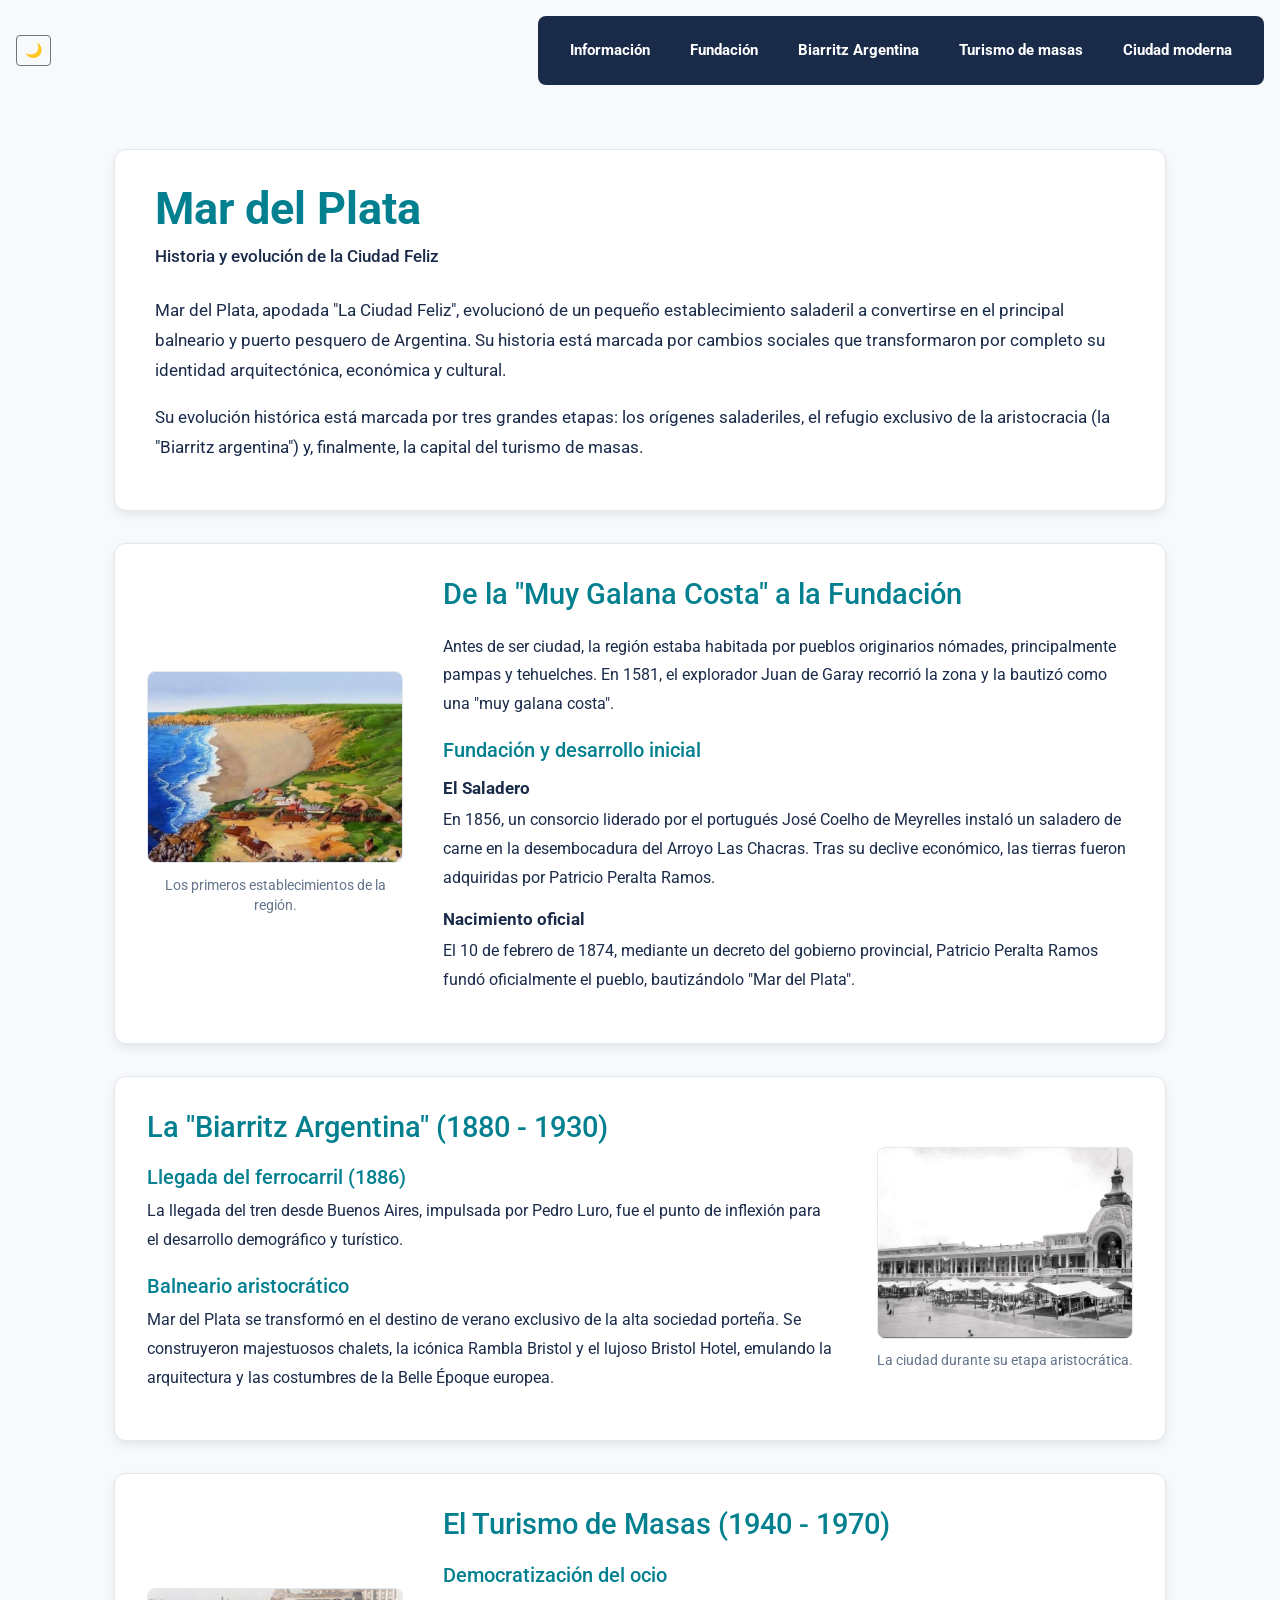
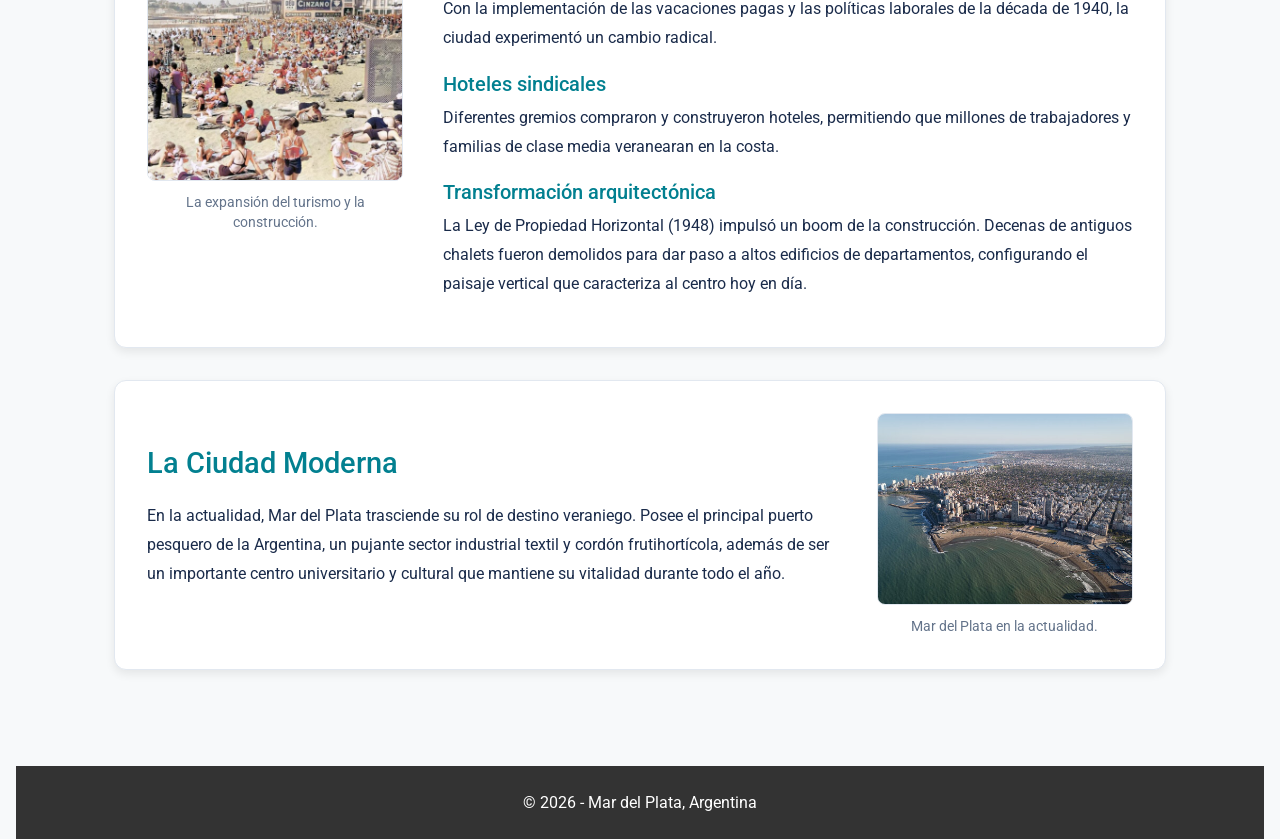
==== commit 78cfff9f: "Feat:poner imagenes,poner el nav,footer,bootstrap,pagina funcional" ====
--- a/ciudad.html
+++ b/ciudad.html
@@ -3,134 +3,242 @@
 <head>
     <meta charset="UTF-8">
     <meta name="viewport" content="width=device-width, initial-scale=1.0">
-    <title>ciudad</title>
-    <!-- ================= LINK BOOTSTRAP ================= -->
+
+    <title>Mar del Plata - Ciudad</title>
+
+    <!-- footstrap -->
     <link href="https://cdn.jsdelivr.net/npm/bootstrap@5.0.2/dist/css/bootstrap.min.css"
           rel="stylesheet"
           integrity="sha384-EVSTQN3/azprG1Anm3QDgpJLIm9Nao0Yz1ztcQTwFspd3yD65VohhpuuCOmLASjC"
           crossorigin="anonymous">
 
-    <!-- ================= LINK ESTILOS ================= -->
+    <!-- Google Fonts: Roboto -->
+    <link rel="preconnect" href="https://fonts.googleapis.com">
+    <link rel="preconnect" href="https://fonts.gstatic.com" crossorigin>
+    <link href="https://fonts.googleapis.com/css2?family=Roboto:wght@400;500;700&display=swap"
+          rel="stylesheet">
+
+    <!-- CSS del proyecto -->
     <link rel="stylesheet" href="css/estilos.css">
 </head>
 
-<body>
+<body class="pagina-ciudad">
 
     <header>
-        <button id="btn-modo" type="button" class="btn btn-outline-secondary btn-sm"
-                aria-label="Cambiar entre modo claro y oscuro" title="Cambiar modo">
+
+        <!-- Botón de modo oscuro: se conserva -->
+        <button id="btn-modo" type="button"
+                class="btn btn-outline-secondary btn-sm"
+                aria-label="Cambiar entre modo claro y oscuro"
+                title="Cambiar modo">
             🌙
         </button>
+
+        <!-- Navegación de la página -->
+        <nav class="nav-ciudad">
+            <a href="#informacion">Información</a>
+            <a href="#fundacion">Fundación</a>
+            <a href="#biarritz">Biarritz Argentina</a>
+            <a href="#turismo">Turismo de masas</a>
+            <a href="#moderna">Ciudad moderna</a>
+        </nav>
+
     </header>
 
-    <main>
-        <h1>Mar del Plata</h1>
-
-        <h2>Información</h2>
-
-        <p>
-            Mar del Plata, apodada "La Ciudad Feliz", evolucionó de un pequeño
-            establecimiento saladeril a convertirse en el principal balneario y
-            puerto pesquero de Argentina. Su historia está marcada por cambios
-            sociales que transformaron por completo su identidad arquitectónica,
-            económica y cultural.
-        </p>
-
-        <p>
-            Su evolución histórica está marcada por tres grandes etapas: los
-            orígenes saladeriles, el refugio exclusivo de la aristocracia
-            (la "Biarritz argentina") y, finalmente, la capital del turismo de masas.
-        </p>
-
-        <h2>De la "Muy Galana Costa" a la Fundación</h2>
-
-        <p>
-            Antes de ser ciudad, la región estaba habitada por pueblos originarios
-            nómades, principalmente pampas y tehuelches. En 1581, el explorador
-            Juan de Garay recorrió la zona y la bautizó como una "muy galana costa".
-        </p>
-
-        <h2>Fundación y Desarrollo Inicial</h2>
-        <h3>El Saladero</h3>
-
-        <p>
-            En 1856, un consorcio liderado por el portugués José Coelho de Meyrelles
-            instaló un saladero de carne en la desembocadura del Arroyo Las Chacras.
-            Tras su declive económico, las tierras fueron adquiridas por
-            Patricio Peralta Ramos.
-        </p>
-
-        <h3>Nacimiento Oficial</h3>
-
-        <p>
-            El 10 de febrero de 1874, mediante un decreto del gobierno provincial,
-            Patricio Peralta Ramos fundó oficialmente el pueblo, bautizándolo
-            "Mar del Plata".
-        </p>
-
-        <h2>La "Biarritz Argentina" (1880 - 1930)</h2>
-
-        <h3>Llegada del Ferrocarril (1886)</h3>
-
-        <p>
-            La llegada del tren desde Buenos Aires, impulsada por Pedro Luro, fue
-            el punto de inflexión para el desarrollo demográfico y turístico.
-        </p>
-
-        <h3>Balneario Aristocrático</h3>
-
-        <p>
-            Mar del Plata se transformó en el destino de verano exclusivo de la
-            alta sociedad porteña. Se construyeron majestuosos chalets, la icónica
-            Rambla Bristol y el lujoso Bristol Hotel, emulando la arquitectura y
-            las costumbres de la Belle Époque europea.
-        </p>
-
-        <h2>El Turismo de Masas (1940 - 1970)</h2>
-        <h3>Democratización del Ocio</h3>
-
-        <p>
-            Con la implementación de las vacaciones pagas y las políticas laborales
-            de la década de 1940, la ciudad experimentó un cambio radical.
-        </p>
-
-        <h3>Hoteles Sindicales</h3>
-
-        <p>
-            Diferentes gremios compraron y construyeron hoteles, permitiendo que
-            millones de trabajadores y familias de clase media veranearan en la costa.
-        </p>
-
-        <h3>Transformación Arquitectónica</h3>
-
-        <p>
-            La Ley de Propiedad Horizontal (1948) impulsó un boom de la construcción.
-            Decenas de antiguos chalets fueron demolidos para dar paso a altos
-            edificios de departamentos, configurando el paisaje vertical que
-            caracteriza al centro hoy en día.
-        </p>
-
-        <h2>La Ciudad Moderna</h2>
-
-        <p>
-            En la actualidad, Mar del Plata trasciende su rol de destino veraniego.
-            Posee el principal puerto pesquero de la Argentina, un pujante sector
-            industrial textil y cordón frutihortícola, además de ser un importante
-            centro universitario y cultural que mantiene su vitalidad durante todo
-            el año.
-        </p>
+    <main class="contenido-ciudad">
+
+        <!-- Introducción -->
+        <section id="informacion" class="introduccion-ciudad">
+
+            <h1>Mar del Plata</h1>
+
+            <p class="subtitulo-ciudad">
+                Historia y evolución de la Ciudad Feliz
+            </p>
+
+            <p>
+                Mar del Plata, apodada "La Ciudad Feliz", evolucionó de un
+                pequeño establecimiento saladeril a convertirse en el principal
+                balneario y puerto pesquero de Argentina. Su historia está
+                marcada por cambios sociales que transformaron por completo
+                su identidad arquitectónica, económica y cultural.
+            </p>
+
+            <p>
+                Su evolución histórica está marcada por tres grandes etapas:
+                los orígenes saladeriles, el refugio exclusivo de la
+                aristocracia (la "Biarritz argentina") y, finalmente,
+                la capital del turismo de masas.
+            </p>
+
+        </section>
+
+        <!-- Fundación -->
+        <section id="fundacion" class="historia-bloque">
+
+            <div class="texto-historia">
+                <h2>De la "Muy Galana Costa" a la Fundación</h2>
+
+                <p>
+                    Antes de ser ciudad, la región estaba habitada por
+                    pueblos originarios nómades, principalmente pampas
+                    y tehuelches. En 1581, el explorador Juan de Garay
+                    recorrió la zona y la bautizó como una "muy galana costa".
+                </p>
+
+                <h3>Fundación y desarrollo inicial</h3>
+
+                <h4>El Saladero</h4>
+
+                <p>
+                    En 1856, un consorcio liderado por el portugués
+                    José Coelho de Meyrelles instaló un saladero de carne
+                    en la desembocadura del Arroyo Las Chacras.
+                    Tras su declive económico, las tierras fueron
+                    adquiridas por Patricio Peralta Ramos.
+                </p>
+
+                <h4>Nacimiento oficial</h4>
+
+                <p>
+                    El 10 de febrero de 1874, mediante un decreto
+                    del gobierno provincial, Patricio Peralta Ramos
+                    fundó oficialmente el pueblo, bautizándolo
+                    "Mar del Plata".
+                </p>
+            </div>
+
+            <figure class="imagen-historia">
+                <img src="img/saladero.jpeg"
+                     alt="Imagen histórica del saladero de Mar del Plata">
+                <figcaption>
+                    Los primeros establecimientos de la región.
+                </figcaption>
+            </figure>
+
+        </section>
+
+        <!-- Biarritz Argentina -->
+        <section id="biarritz" class="historia-bloque">
+
+            <div class="texto-historia">
+                <h2>La "Biarritz Argentina" (1880 - 1930)</h2>
+
+                <h3>Llegada del ferrocarril (1886)</h3>
+
+                <p>
+                    La llegada del tren desde Buenos Aires,
+                    impulsada por Pedro Luro, fue el punto de
+                    inflexión para el desarrollo demográfico
+                    y turístico.
+                </p>
+
+                <h3>Balneario aristocrático</h3>
+
+                <p>
+                    Mar del Plata se transformó en el destino
+                    de verano exclusivo de la alta sociedad porteña.
+                    Se construyeron majestuosos chalets, la icónica
+                    Rambla Bristol y el lujoso Bristol Hotel,
+                    emulando la arquitectura y las costumbres
+                    de la Belle Époque europea.
+                </p>
+            </div>
+
+            <figure class="imagen-historia">
+                <img src="img/biarritz.jpeg"
+                     alt="Mar del Plata durante la Belle Époque">
+                <figcaption>
+                    La ciudad durante su etapa aristocrática.
+                </figcaption>
+            </figure>
+
+        </section>
+
+        <!-- Turismo de masas -->
+        <section id="turismo" class="historia-bloque">
+
+            <div class="texto-historia">
+                <h2>El Turismo de Masas (1940 - 1970)</h2>
+
+                <h3>Democratización del ocio</h3>
+
+                <p>
+                    Con la implementación de las vacaciones pagas
+                    y las políticas laborales de la década de 1940,
+                    la ciudad experimentó un cambio radical.
+                </p>
+
+                <h3>Hoteles sindicales</h3>
+
+                <p>
+                    Diferentes gremios compraron y construyeron
+                    hoteles, permitiendo que millones de trabajadores
+                    y familias de clase media veranearan en la costa.
+                </p>
+
+                <h3>Transformación arquitectónica</h3>
+
+                <p>
+                    La Ley de Propiedad Horizontal (1948) impulsó
+                    un boom de la construcción. Decenas de antiguos
+                    chalets fueron demolidos para dar paso a altos
+                    edificios de departamentos, configurando el
+                    paisaje vertical que caracteriza al centro
+                    hoy en día.
+                </p>
+            </div>
+
+            <figure class="imagen-historia">
+                <img src="img/turismo.jpeg"
+                     alt="Mar del Plata durante el crecimiento del turismo">
+                <figcaption>
+                    La expansión del turismo y la construcción.
+                </figcaption>
+            </figure>
+
+        </section>
+
+        <!-- Ciudad moderna -->
+        <section id="moderna" class="historia-bloque">
+
+            <div class="texto-historia">
+                <h2>La Ciudad Moderna</h2>
+
+                <p>
+                    En la actualidad, Mar del Plata trasciende
+                    su rol de destino veraniego. Posee el principal
+                    puerto pesquero de la Argentina, un pujante
+                    sector industrial textil y cordón frutihortícola,
+                    además de ser un importante centro universitario
+                    y cultural que mantiene su vitalidad durante
+                    todo el año.
+                </p>
+            </div>
+
+            <figure class="imagen-historia">
+                <img src="img/ciudad-moderna.jpeg"
+                     alt="Vista actual de la ciudad de Mar del Plata">
+                <figcaption>
+                    Mar del Plata en la actualidad.
+                </figcaption>
+            </figure>
+
+        </section>
+
     </main>
 
     <footer>
         <p>&copy; 2026 - Mar del Plata, Argentina</p>
     </footer>
 
-<!-- ================= SCRIPT BS ================= -->
-<script src="https://cdn.jsdelivr.net/npm/bootstrap@5.0.2/dist/js/bootstrap.bundle.min.js"
-        integrity="sha384-MrcW6ZMFYlzcLA8Nl+NtUVF0sA7MsXsP1UyJoMp4YLEuNSfAP+JcXn/tWtIaxVXM"
-        crossorigin="anonymous"></script>
-
-<!-- ================= SCRIPT JS ================= -->
-<script src="js/main.js"></script>
+    <!-- Bootstrap JS: se conserva -->
+    <script src="https://cdn.jsdelivr.net/npm/bootstrap@5.0.2/dist/js/bootstrap.bundle.min.js"
+            integrity="sha384-MrcW6ZMFYlzcLA8Nl+NtUVF0sA7MsXsP1UyJoMp4YLEuNSfAP+JcXn/tWtIaxVXM"
+            crossorigin="anonymous"></script>
+
+    <!-- JavaScript del proyecto: se conserva -->
+    <script src="js/main.js"></script>
+
 </body>
 </html>
--- a/css/estilos.css
+++ b/css/estilos.css
@@ -631,7 +631,259 @@
 /* ===================================== */
 /* ===== Estilos ciudad.html -Nicolas ===== */
 /* ===================================== */
-
+/* Contenedor principal de la pagina */
+.pagina-ciudad .contenido-ciudad {
+    max-width: 1100px;
+    margin: 0 auto;
+    padding: 1rem 1.5rem 3rem;
+}
+
+/* ===================================== */
+/* ===== Header: boton de modo + navegacion ===== */
+/* ===================================== */
+
+.pagina-ciudad header {
+    display: flex;
+    align-items: center;
+    justify-content: space-between;
+    gap: 1rem;
+    flex-wrap: wrap;
+
+    padding: 1rem 0 0;
+    text-align: left;
+}
+
+
+/* ===================================== */
+/* ===== Navegación de ciudad ===== */
+/* ===================================== */
+.pagina-ciudad .nav-ciudad {
+    display: flex;
+    justify-content: center;
+    align-items: center;
+    flex-wrap: wrap;
+    gap: 0.5rem;
+    background-color: var(--color-secundario);
+    padding: 0.8rem 1rem;
+    margin: 0;
+    border-radius: 8px;
+}
+
+.pagina-ciudad .nav-ciudad a {
+    color: var(--color-text-footer-nav);
+    text-decoration: none;
+    font-weight: 700;
+    font-size: 0.95rem;
+    padding: 0.6rem 1rem;
+    border-radius: 5px;
+    white-space: nowrap;
+    transition: background-color 0.3s ease,
+                color 0.3s ease;
+}
+
+.pagina-ciudad .nav-ciudad a:hover {
+    background-color: var(--color-primario);
+    color: var(--color-text-footer-nav);
+}
+
+/* ===================================== */
+/* ===== Introducción ===== */
+/* ===================================== */
+
+
+.pagina-ciudad .introduccion-ciudad {
+    background-color: #ffffff;
+    padding: 2rem 2.5rem;
+    margin-top: 2rem;
+    margin-bottom: 2rem;
+    border: 1px solid var(--color-borde-suave);
+    border-radius: 12px;
+    box-shadow: 0 4px 10px rgba(0, 0, 0, 0.08);
+    scroll-margin-top: 1.5rem;
+}
+
+.pagina-ciudad .introduccion-ciudad h1 {
+    font-size: 2.8rem;
+    font-weight: 700;
+    margin-bottom: 0.3rem;
+}
+
+.pagina-ciudad .subtitulo-ciudad {
+    color: var(--color-secundario);
+    font-size: 1.2rem;
+    font-weight: 500;
+    margin-bottom: 1.5rem;
+}
+
+.pagina-ciudad .introduccion-ciudad p {
+    font-size: 1.05rem;
+    line-height: 1.8;
+}
+
+/* ===================================== */
+/* ===== Bloques históricos ===== */
+/* ===================================== */
+
+.pagina-ciudad .historia-bloque {
+    display: flex;
+    align-items: center;
+    gap: 2.5rem;
+    background-color: #ffffff;
+    padding: 2rem;
+    margin-bottom: 2rem;
+    border: 1px solid var(--color-borde-suave);
+    border-radius: 12px;
+    box-shadow: 0 4px 10px rgba(0, 0, 0, 0.08);
+    scroll-margin-top: 1.5rem;
+}
+
+.pagina-ciudad .historia-bloque:nth-of-type(even) {
+    flex-direction: row-reverse;
+}
+
+.pagina-ciudad .texto-historia {
+    flex: 1 1 60%;
+    min-width: 0;
+}
+
+.pagina-ciudad .texto-historia h2 {
+    font-size: 1.8rem;
+    line-height: 1.3;
+    margin-bottom: 1.2rem;
+}
+
+.pagina-ciudad .texto-historia h3 {
+    font-size: 1.25rem;
+    margin-top: 1.2rem;
+    margin-bottom: 0.5rem;
+}
+
+.pagina-ciudad .texto-historia h4 {
+    font-size: 1.05rem;
+    font-weight: 700;
+    color: var(--color-secundario);
+    margin-top: 1rem;
+    margin-bottom: 0.5rem;
+}
+
+.pagina-ciudad .texto-historia p {
+    font-size: 1rem;
+    line-height: 1.8;
+    margin-bottom: 1rem;
+}
+
+
+/* Texto de cada etapa histórica */
+
+.pagina-ciudad .texto-historia {
+    flex: 1 1 60%;
+    min-width: 0;
+}
+
+.pagina-ciudad .texto-historia h2 {
+    font-size: 1.8rem;
+    line-height: 1.3;
+    margin-bottom: 1.2rem;
+}
+
+.pagina-ciudad .texto-historia h3 {
+    font-size: 1.25rem;
+    margin-top: 1.2rem;
+    margin-bottom: 0.5rem;
+}
+
+.pagina-ciudad .texto-historia h4 {
+    font-size: 1.05rem;
+    font-weight: 700;
+    color: var(--color-secundario);
+
+    margin-top: 1rem;
+    margin-bottom: 0.5rem;
+}
+
+.pagina-ciudad .texto-historia p {
+    font-size: 1rem;
+    line-height: 1.8;
+    margin-bottom: 1rem;
+}
+
+/* ===================================== */
+/* ===== Imágenes acompañadas de texto ===== */
+/* ===================================== */
+.pagina-ciudad .imagen-historia {
+    flex: 0 0 35%;
+    max-width: 35%;
+    margin: 0;
+}
+
+.pagina-ciudad .historia-bloque figure.imagen-historia:not(:only-child) {
+    flex: 0 0 26%;
+    max-width: 26%;
+}
+
+.pagina-ciudad .imagen-historia img {
+    display: block;
+    width: 100%;
+    height: auto;
+    aspect-ratio: 4 / 3;
+    object-fit: cover;
+    border-radius: 8px;
+    border: 1px solid var(--color-borde-suave);
+    background-color: var(--color-borde-suave);
+}
+
+.pagina-ciudad .imagen-historia figcaption {
+    color: #64748b;
+    font-size: 0.85rem;
+    text-align: center;
+    margin-top: 0.7rem;
+    line-height: 1.5;
+}
+
+/* ===================================== */
+/* ===== Footer de ciudad ===== */
+/* ===================================== */
+
+.pagina-ciudad footer {
+    text-align: center;
+    margin-top: 1rem;
+}
+
+.pagina-ciudad footer p {
+    margin-bottom: 0;
+}
+
+/* Responsive */
+
+@media (max-width: 768px) {
+
+    .pagina-ciudad header {
+        justify-content: center;
+    }
+
+    .pagina-ciudad .historia-bloque,
+    .pagina-ciudad .historia-bloque:nth-of-type(even) {
+        flex-direction: column;
+        align-items: stretch;
+        gap: 1.5rem;
+        padding: 1.5rem;
+    }
+
+    .pagina-ciudad .imagen-historia,
+    .pagina-ciudad .historia-bloque figure.imagen-historia:not(:only-child) {
+        flex: 1 1 auto;
+        max-width: 100%;
+        order: -1;
+    }
+
+    .pagina-ciudad .introduccion-ciudad {
+        padding: 1.5rem;
+    }
+
+    .pagina-ciudad .introduccion-ciudad h1 {
+        font-size: 2.1rem;
+    }
+}
 /* acoplamiento del modo oscuro para la pagina ciudad.html */
 body.modo-oscuro .card {
     background-color: #141414;
@@ -673,4 +925,59 @@
 /* Evita que palabras o cadenas muy largas sin espacios desborden la caja de respuesta */
 #feedback-contacto {
     overflow-wrap: break-word;
+}
+
+/* ===================================== */
+/* ===== Modo oscuro - ciudad.html (extra) ===== */
+/* ===================================== */
+
+body.modo-oscuro .pagina-ciudad .introduccion-ciudad,
+body.modo-oscuro .pagina-ciudad .historia-bloque {
+    background-color: #1a1a2e;
+    color: #ffffff;
+}
+
+body.modo-oscuro .pagina-ciudad .introduccion-ciudad h1,
+body.modo-oscuro .pagina-ciudad .texto-historia h2,
+body.modo-oscuro .pagina-ciudad .texto-historia h3,
+body.modo-oscuro .pagina-ciudad .texto-historia h4,
+body.modo-oscuro .pagina-ciudad .texto-historia p,
+body.modo-oscuro .pagina-ciudad .subtitulo-ciudad,
+body.modo-oscuro .pagina-ciudad .imagen-historia figcaption {
+    color: #ffffff !important;
+}
+
+body.modo-oscuro .pagina-ciudad .texto-historia h4 {
+    color: #e2e8f0 !important;
+}
+
+body.modo-oscuro .pagina-ciudad footer p {
+    color: #e2e8f0 !important;
+}
+/* ===================================== */
+/* ===== Modo oscuro - ciudad.html (html) ===== */
+/* ===================================== */
+
+html.modo-oscuro .pagina-ciudad .introduccion-ciudad,
+html.modo-oscuro .pagina-ciudad .historia-bloque {
+    background-color: #1a1a2e;
+    color: #ffffff;
+}
+
+html.modo-oscuro .pagina-ciudad .introduccion-ciudad h1,
+html.modo-oscuro .pagina-ciudad .texto-historia h2,
+html.modo-oscuro .pagina-ciudad .texto-historia h3,
+html.modo-oscuro .pagina-ciudad .texto-historia h4,
+html.modo-oscuro .pagina-ciudad .texto-historia p,
+html.modo-oscuro .pagina-ciudad .subtitulo-ciudad,
+html.modo-oscuro .pagina-ciudad .imagen-historia figcaption {
+    color: #ffffff !important;
+}
+
+html.modo-oscuro .pagina-ciudad .texto-historia h4 {
+    color: #e2e8f0 !important;
+}
+
+html.modo-oscuro .pagina-ciudad footer p {
+    color: #e2e8f0 !important;
 }
